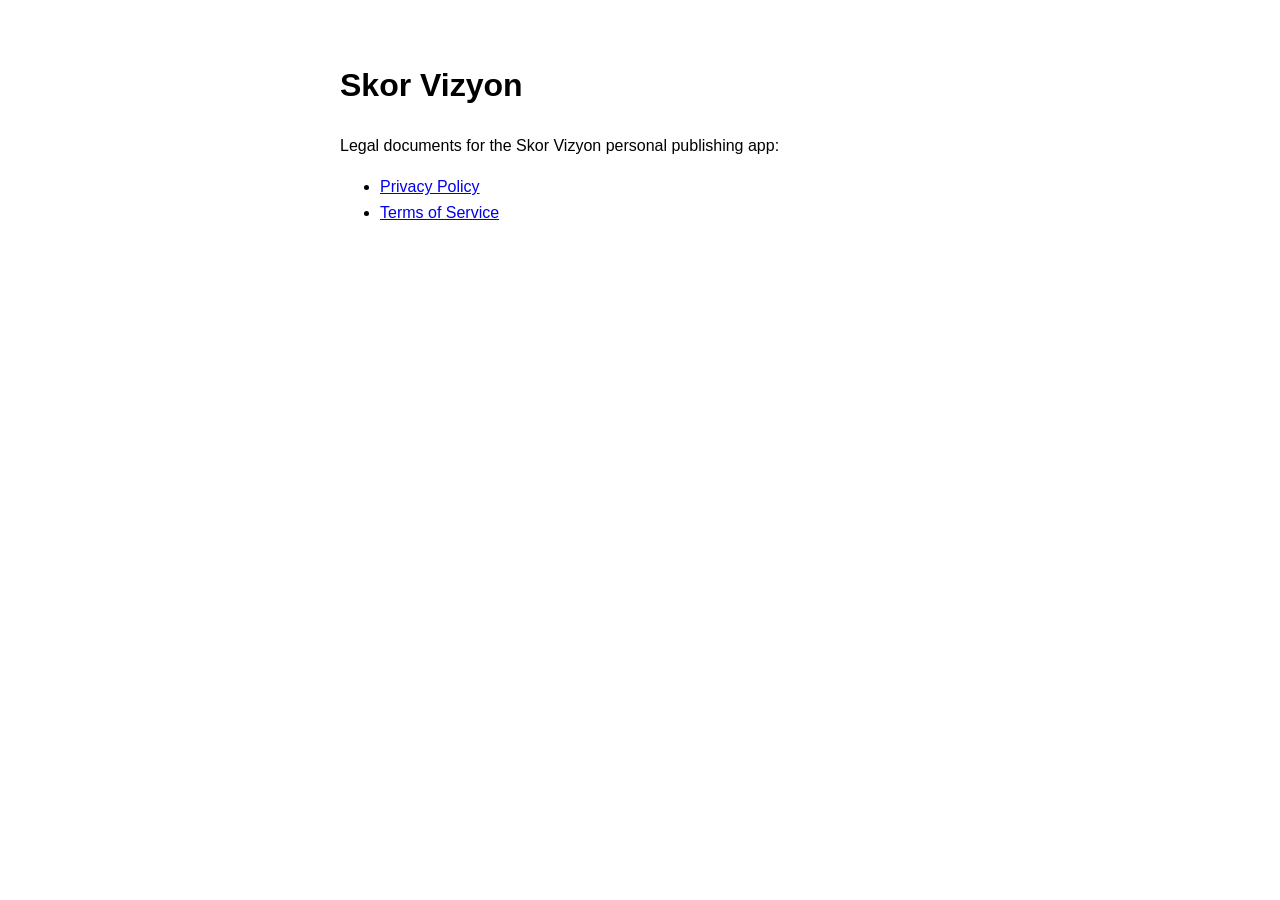
==== index.html @ 6dbc8869 "Skor Vizyon legal pages (privacy + terms)" ====
<!DOCTYPE html><html lang="en"><head><meta charset="UTF-8">
<title>Skor Vizyon</title>
<style>body{font-family:-apple-system,sans-serif;max-width:600px;margin:60px auto;padding:0 20px;line-height:1.6}</style>
</head><body>
<h1>Skor Vizyon</h1>
<p>Legal documents for the Skor Vizyon personal publishing app:</p>
<ul>
<li><a href="privacy.html">Privacy Policy</a></li>
<li><a href="terms.html">Terms of Service</a></li>
</ul>
</body></html>
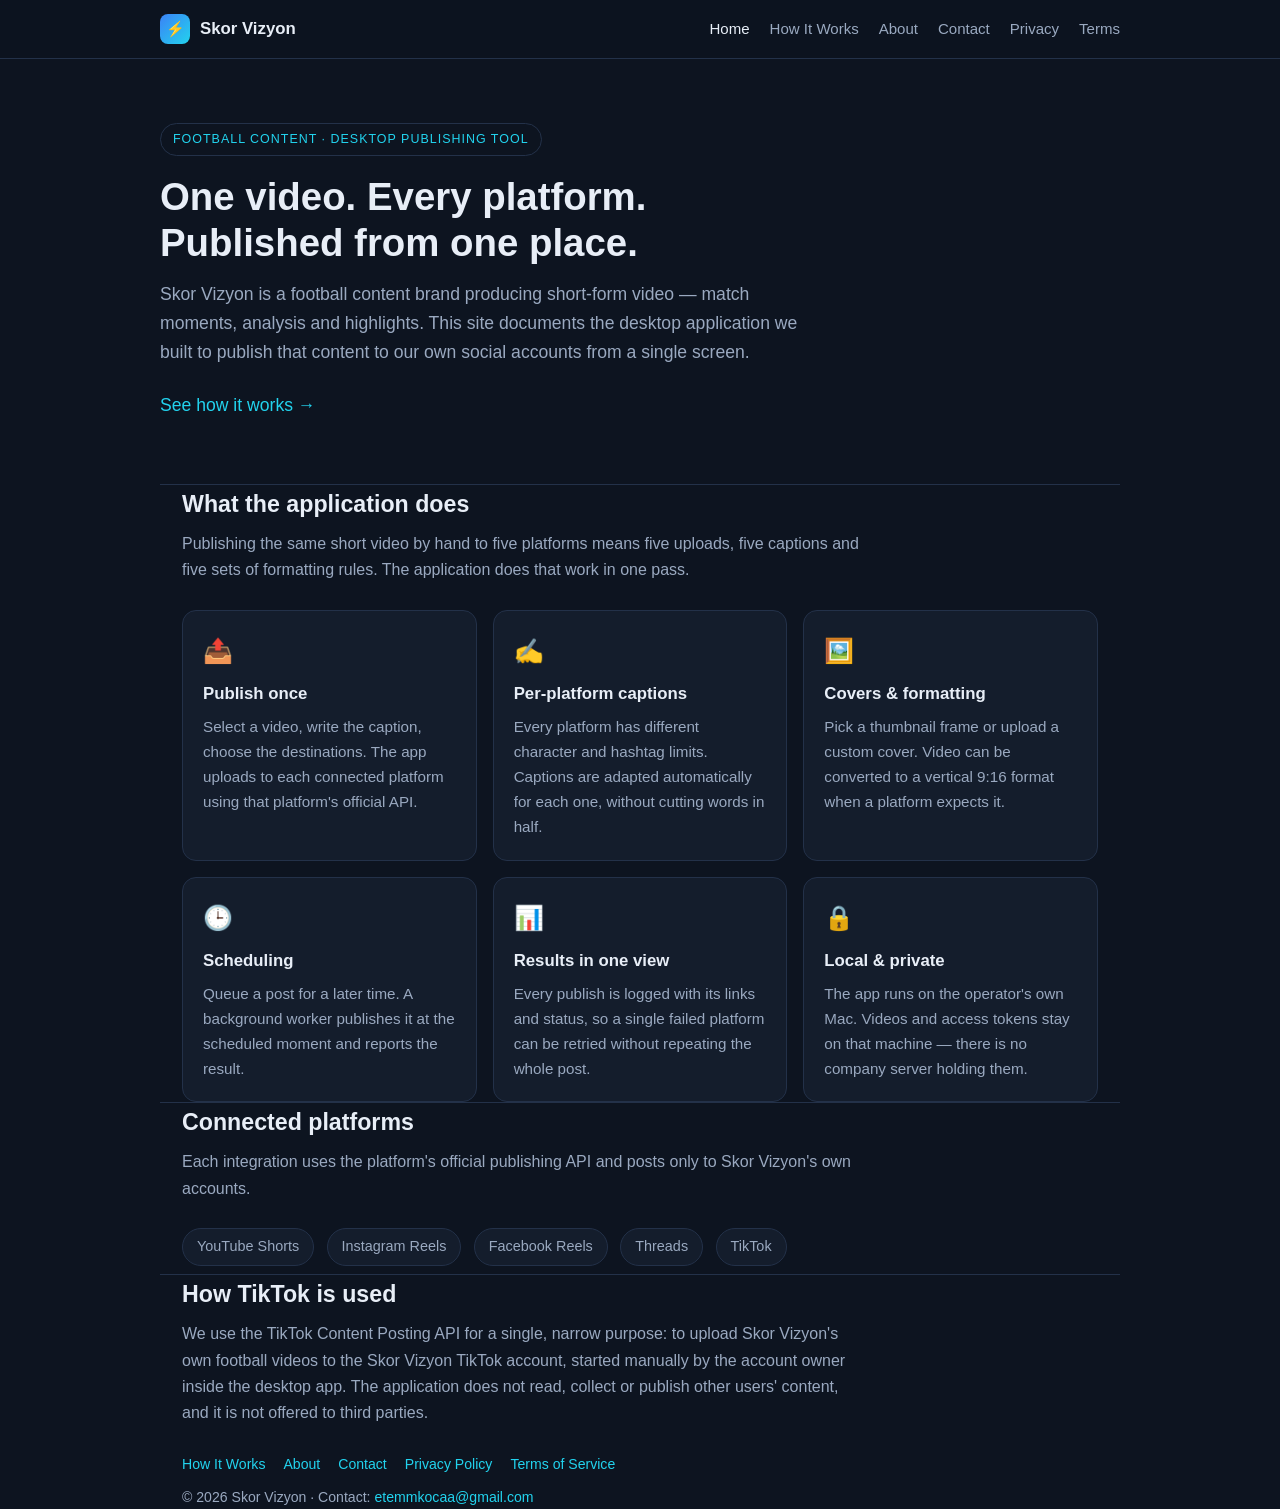
==== commit 7df0c790: "Build full multi-page site (home, how it works, about, contact) TikTok production review rejected th" ====
--- a/index.html
+++ b/index.html
@@ -1,11 +1,94 @@
-<!DOCTYPE html><html lang="en"><head><meta charset="UTF-8">
-<title>Skor Vizyon</title>
-<style>body{font-family:-apple-system,sans-serif;max-width:600px;margin:60px auto;padding:0 20px;line-height:1.6}</style>
-</head><body>
-<h1>Skor Vizyon</h1>
-<p>Legal documents for the Skor Vizyon personal publishing app:</p>
-<ul>
-<li><a href="privacy.html">Privacy Policy</a></li>
-<li><a href="terms.html">Terms of Service</a></li>
-</ul>
-</body></html>
+<!DOCTYPE html>
+<html lang="en">
+<head>
+<meta charset="UTF-8">
+<meta name="viewport" content="width=device-width, initial-scale=1.0">
+<title>Skor Vizyon — Multi-Platform Video Publishing</title>
+<meta name="description" content="Skor Vizyon is a football content brand and the desktop publishing tool behind it — one place to publish short-form videos to YouTube, Instagram, Facebook, Threads and TikTok.">
+<link rel="stylesheet" href="style.css">
+</head>
+<body>
+
+<header>
+  <div class="wrap nav">
+    <a class="brand" href="index.html"><span class="logo">⚡</span> Skor Vizyon</a>
+    <nav>
+      <a href="index.html" class="on">Home</a>
+      <a href="how-it-works.html">How It Works</a>
+      <a href="about.html">About</a>
+      <a href="contact.html">Contact</a>
+      <a href="privacy.html">Privacy</a>
+      <a href="terms.html">Terms</a>
+    </nav>
+  </div>
+</header>
+
+<div class="wrap hero">
+  <span class="tag">Football content · Desktop publishing tool</span>
+  <h1>One video. Every platform.<br>Published from one place.</h1>
+  <p>Skor Vizyon is a football content brand producing short-form video — match moments,
+     analysis and highlights. This site documents the desktop application we built to publish
+     that content to our own social accounts from a single screen.</p>
+  <p><a href="how-it-works.html">See how it works →</a></p>
+</div>
+
+<section class="wrap">
+  <h2>What the application does</h2>
+  <p class="lead">Publishing the same short video by hand to five platforms means five uploads,
+     five captions and five sets of formatting rules. The application does that work in one pass.</p>
+  <div class="grid">
+    <div class="card"><span class="ico">📤</span><h3>Publish once</h3>
+      <p>Select a video, write the caption, choose the destinations. The app uploads to each
+         connected platform using that platform's official API.</p></div>
+    <div class="card"><span class="ico">✍️</span><h3>Per-platform captions</h3>
+      <p>Every platform has different character and hashtag limits. Captions are adapted
+         automatically for each one, without cutting words in half.</p></div>
+    <div class="card"><span class="ico">🖼️</span><h3>Covers &amp; formatting</h3>
+      <p>Pick a thumbnail frame or upload a custom cover. Video can be converted to a
+         vertical 9:16 format when a platform expects it.</p></div>
+    <div class="card"><span class="ico">🕒</span><h3>Scheduling</h3>
+      <p>Queue a post for a later time. A background worker publishes it at the scheduled
+         moment and reports the result.</p></div>
+    <div class="card"><span class="ico">📊</span><h3>Results in one view</h3>
+      <p>Every publish is logged with its links and status, so a single failed platform can be
+         retried without repeating the whole post.</p></div>
+    <div class="card"><span class="ico">🔒</span><h3>Local &amp; private</h3>
+      <p>The app runs on the operator's own Mac. Videos and access tokens stay on that
+         machine — there is no company server holding them.</p></div>
+  </div>
+</section>
+
+<section class="wrap">
+  <h2>Connected platforms</h2>
+  <p class="lead">Each integration uses the platform's official publishing API and posts only
+     to Skor Vizyon's own accounts.</p>
+  <div>
+    <span class="pill">YouTube Shorts</span>
+    <span class="pill">Instagram Reels</span>
+    <span class="pill">Facebook Reels</span>
+    <span class="pill">Threads</span>
+    <span class="pill">TikTok</span>
+  </div>
+</section>
+
+<section class="wrap">
+  <h2>How TikTok is used</h2>
+  <p class="lead">We use the TikTok Content Posting API for a single, narrow purpose: to upload
+     Skor Vizyon's own football videos to the Skor Vizyon TikTok account, started manually by the
+     account owner inside the desktop app. The application does not read, collect or publish other
+     users' content, and it is not offered to third parties.</p>
+</section>
+
+<footer class="wrap">
+  <div class="fl">
+    <a href="how-it-works.html">How It Works</a>
+    <a href="about.html">About</a>
+    <a href="contact.html">Contact</a>
+    <a href="privacy.html">Privacy Policy</a>
+    <a href="terms.html">Terms of Service</a>
+  </div>
+  <div>© 2026 Skor Vizyon · Contact: <a href="mailto:etemmkocaa@gmail.com">etemmkocaa@gmail.com</a></div>
+</footer>
+
+</body>
+</html>
--- a/style.css
+++ b/style.css
@@ -0,0 +1,60 @@
+:root{
+  --bg:#0d1420; --panel:#141d2c; --line:#233149; --text:#e8eef7;
+  --muted:#9aa9c0; --accent:#3b82f6; --accent2:#22d3ee;
+}
+*{box-sizing:border-box}
+body{
+  margin:0; font-family:-apple-system,BlinkMacSystemFont,"Segoe UI",Roboto,Helvetica,Arial,sans-serif;
+  background:var(--bg); color:var(--text); line-height:1.65; -webkit-font-smoothing:antialiased;
+}
+a{color:var(--accent2); text-decoration:none}
+a:hover{text-decoration:underline}
+.wrap{max-width:960px; margin:0 auto; padding:0 22px}
+
+/* ---- header / nav ---- */
+header{border-bottom:1px solid var(--line); background:rgba(13,20,32,.92); position:sticky; top:0; z-index:10}
+.nav{display:flex; align-items:center; justify-content:space-between; gap:18px; padding:14px 0; flex-wrap:wrap}
+.brand{display:flex; align-items:center; gap:10px; font-weight:700; font-size:1.05rem; color:var(--text)}
+.brand:hover{text-decoration:none}
+.logo{width:30px;height:30px;border-radius:8px;background:linear-gradient(135deg,var(--accent),var(--accent2));
+      display:flex;align-items:center;justify-content:center;font-size:15px}
+.nav nav{display:flex; gap:20px; flex-wrap:wrap}
+.nav nav a{color:var(--muted); font-size:.94rem}
+.nav nav a:hover,.nav nav a.on{color:var(--text); text-decoration:none}
+
+/* ---- hero ---- */
+.hero{padding:64px 0 40px; border-bottom:1px solid var(--line)}
+.hero h1{font-size:2.4rem; line-height:1.2; margin:0 0 14px}
+.hero p{font-size:1.1rem; color:var(--muted); max-width:640px; margin:0 0 24px}
+.tag{display:inline-block; font-size:.78rem; letter-spacing:.08em; text-transform:uppercase;
+     color:var(--accent2); border:1px solid var(--line); border-radius:999px; padding:5px 12px; margin-bottom:18px}
+
+/* ---- content ---- */
+section{padding:44px 0; border-bottom:1px solid var(--line)}
+section:last-of-type{border-bottom:0}
+h2{font-size:1.45rem; margin:0 0 8px}
+h3{font-size:1.05rem; margin:0 0 6px}
+.lead{color:var(--muted); margin:0 0 26px; max-width:680px}
+.grid{display:grid; grid-template-columns:repeat(auto-fit,minmax(230px,1fr)); gap:16px}
+.card{background:var(--panel); border:1px solid var(--line); border-radius:14px; padding:20px}
+.card p{color:var(--muted); margin:0; font-size:.95rem}
+.ico{font-size:1.5rem; display:block; margin-bottom:10px}
+ol.steps{counter-reset:s; list-style:none; padding:0; margin:0; display:grid; gap:14px}
+ol.steps li{background:var(--panel); border:1px solid var(--line); border-radius:14px; padding:18px 20px 18px 58px; position:relative}
+ol.steps li::before{counter-increment:s; content:counter(s); position:absolute; left:18px; top:18px;
+  width:26px;height:26px;border-radius:8px;background:var(--accent); color:#fff; font-size:.85rem; font-weight:700;
+  display:flex;align-items:center;justify-content:center}
+ol.steps p{color:var(--muted); margin:4px 0 0; font-size:.95rem}
+.pill{display:inline-block; background:var(--panel); border:1px solid var(--line); border-radius:999px;
+      padding:6px 14px; margin:0 8px 8px 0; font-size:.9rem; color:var(--muted)}
+
+/* ---- legal pages ---- */
+.doc{padding:44px 0; max-width:760px}
+.doc h1{font-size:1.9rem; margin:0 0 6px}
+.doc h2{font-size:1.15rem; margin:1.8em 0 .4em}
+.doc code{background:var(--panel); border:1px solid var(--line); padding:1px 6px; border-radius:5px; font-size:.9em}
+.muted{color:var(--muted); font-size:.92rem}
+
+footer{padding:30px 0 50px; color:var(--muted); font-size:.88rem}
+footer .fl{display:flex; gap:18px; flex-wrap:wrap; margin-bottom:10px}
+@media (max-width:600px){ .hero h1{font-size:1.85rem} .hero{padding:44px 0 30px} }
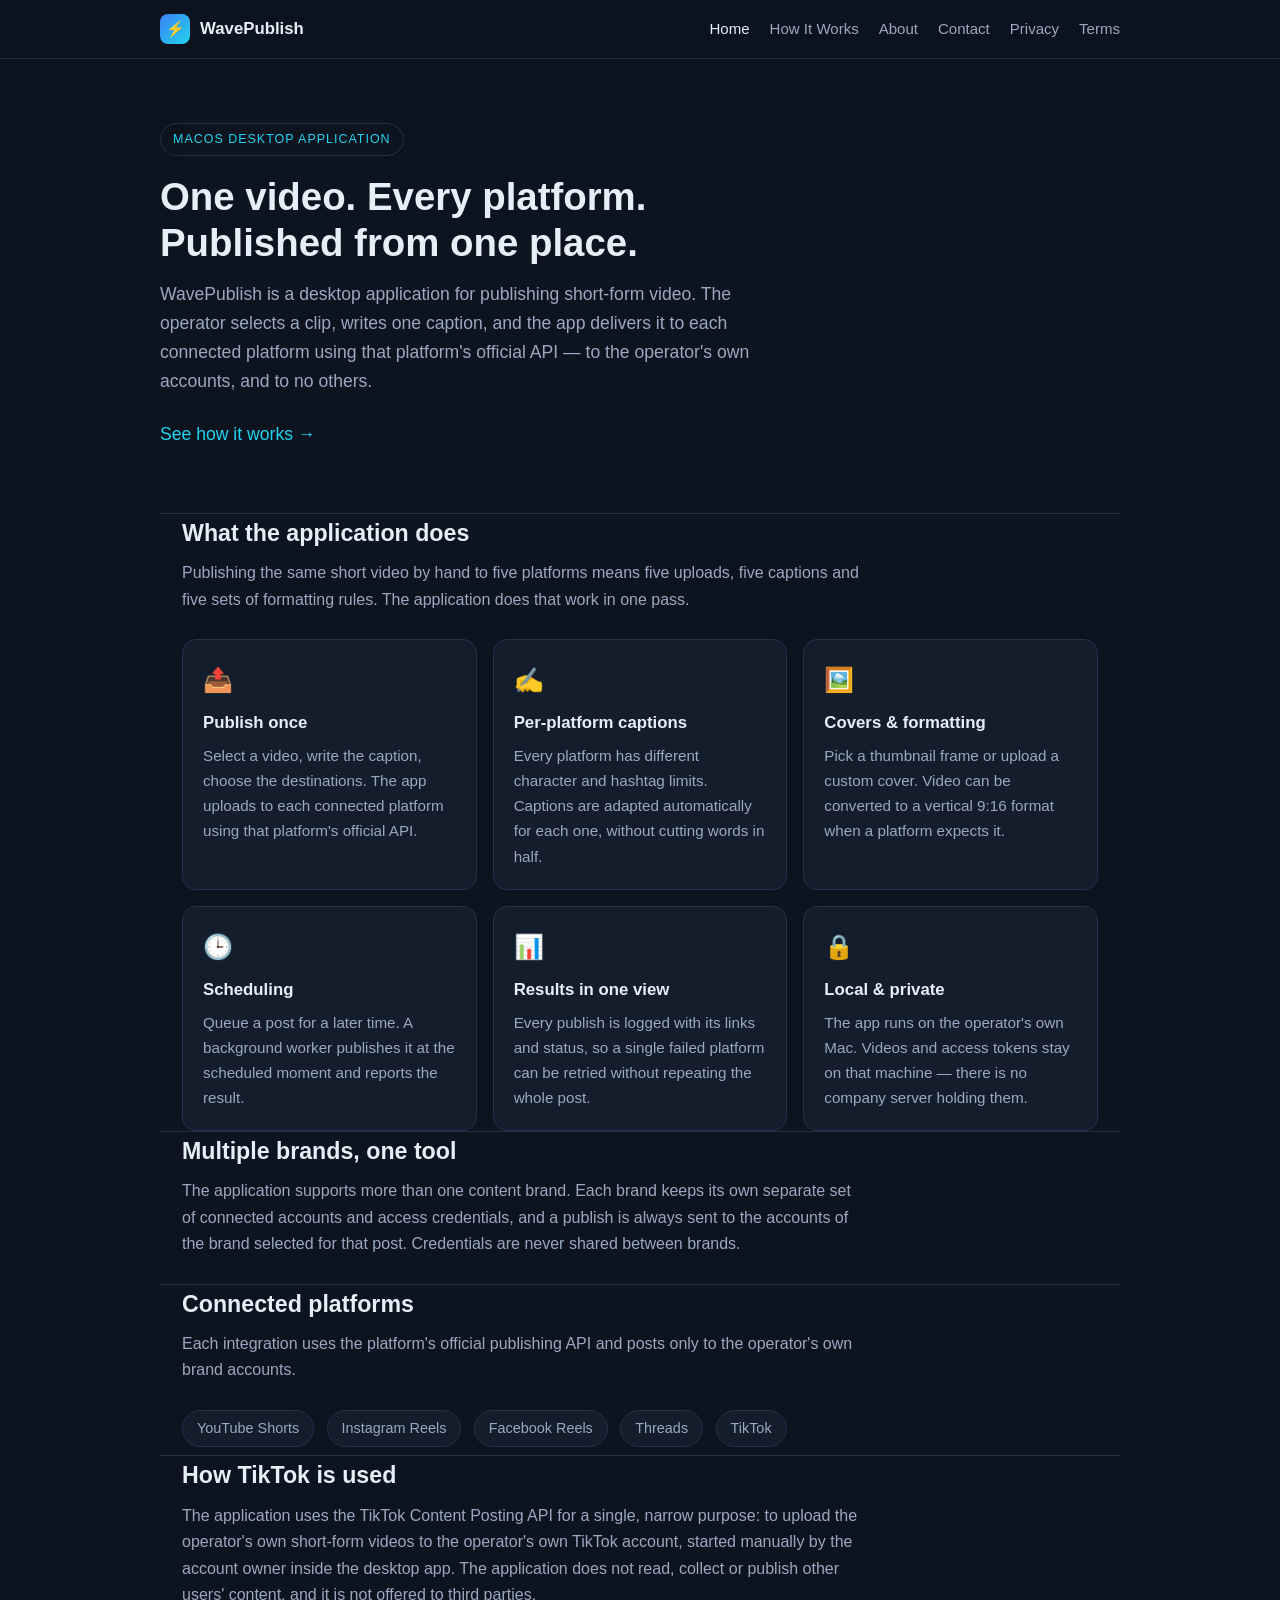
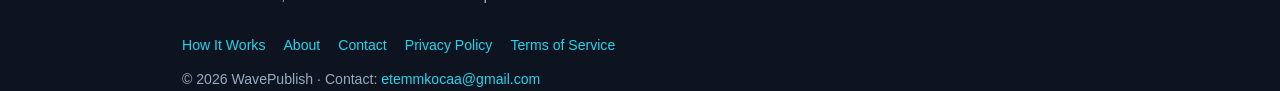
==== commit ab4f555c: "Rebrand legal site from Skor Vizyon to WavePublish (app-neutral) The site documents the publishing a" ====
--- a/index.html
+++ b/index.html
@@ -3,15 +3,15 @@
 <head>
 <meta charset="UTF-8">
 <meta name="viewport" content="width=device-width, initial-scale=1.0">
-<title>Skor Vizyon — Multi-Platform Video Publishing</title>
-<meta name="description" content="Skor Vizyon is a football content brand and the desktop publishing tool behind it — one place to publish short-form videos to YouTube, Instagram, Facebook, Threads and TikTok.">
+<title>WavePublish — Multi-Platform Video Publishing</title>
+<meta name="description" content="WavePublish is a macOS desktop application for publishing short-form video to YouTube, Instagram, Facebook, Threads and TikTok from one place.">
 <link rel="stylesheet" href="style.css">
 </head>
 <body>
 
 <header>
   <div class="wrap nav">
-    <a class="brand" href="index.html"><span class="logo">⚡</span> Skor Vizyon</a>
+    <a class="brand" href="index.html"><span class="logo">⚡</span> WavePublish</a>
     <nav>
       <a href="index.html" class="on">Home</a>
       <a href="how-it-works.html">How It Works</a>
@@ -24,11 +24,11 @@
 </header>
 
 <div class="wrap hero">
-  <span class="tag">Football content · Desktop publishing tool</span>
+  <span class="tag">macOS desktop application</span>
   <h1>One video. Every platform.<br>Published from one place.</h1>
-  <p>Skor Vizyon is a football content brand producing short-form video — match moments,
-     analysis and highlights. This site documents the desktop application we built to publish
-     that content to our own social accounts from a single screen.</p>
+  <p>WavePublish is a desktop application for publishing short-form video. The operator selects a
+     clip, writes one caption, and the app delivers it to each connected platform using that
+     platform's official API — to the operator's own accounts, and to no others.</p>
   <p><a href="how-it-works.html">See how it works →</a></p>
 </div>
 
@@ -59,9 +59,16 @@
 </section>
 
 <section class="wrap">
+  <h2>Multiple brands, one tool</h2>
+  <p class="lead">The application supports more than one content brand. Each brand keeps its own
+     separate set of connected accounts and access credentials, and a publish is always sent to the
+     accounts of the brand selected for that post. Credentials are never shared between brands.</p>
+</section>
+
+<section class="wrap">
   <h2>Connected platforms</h2>
   <p class="lead">Each integration uses the platform's official publishing API and posts only
-     to Skor Vizyon's own accounts.</p>
+     to the operator's own brand accounts.</p>
   <div>
     <span class="pill">YouTube Shorts</span>
     <span class="pill">Instagram Reels</span>
@@ -73,10 +80,10 @@
 
 <section class="wrap">
   <h2>How TikTok is used</h2>
-  <p class="lead">We use the TikTok Content Posting API for a single, narrow purpose: to upload
-     Skor Vizyon's own football videos to the Skor Vizyon TikTok account, started manually by the
-     account owner inside the desktop app. The application does not read, collect or publish other
-     users' content, and it is not offered to third parties.</p>
+  <p class="lead">The application uses the TikTok Content Posting API for a single, narrow purpose:
+     to upload the operator's own short-form videos to the operator's own TikTok account, started
+     manually by the account owner inside the desktop app. The application does not read, collect or
+     publish other users' content, and it is not offered to third parties.</p>
 </section>
 
 <footer class="wrap">
@@ -87,7 +94,7 @@
     <a href="privacy.html">Privacy Policy</a>
     <a href="terms.html">Terms of Service</a>
   </div>
-  <div>© 2026 Skor Vizyon · Contact: <a href="mailto:etemmkocaa@gmail.com">etemmkocaa@gmail.com</a></div>
+  <div>© 2026 WavePublish · Contact: <a href="mailto:etemmkocaa@gmail.com">etemmkocaa@gmail.com</a></div>
 </footer>
 
 </body>
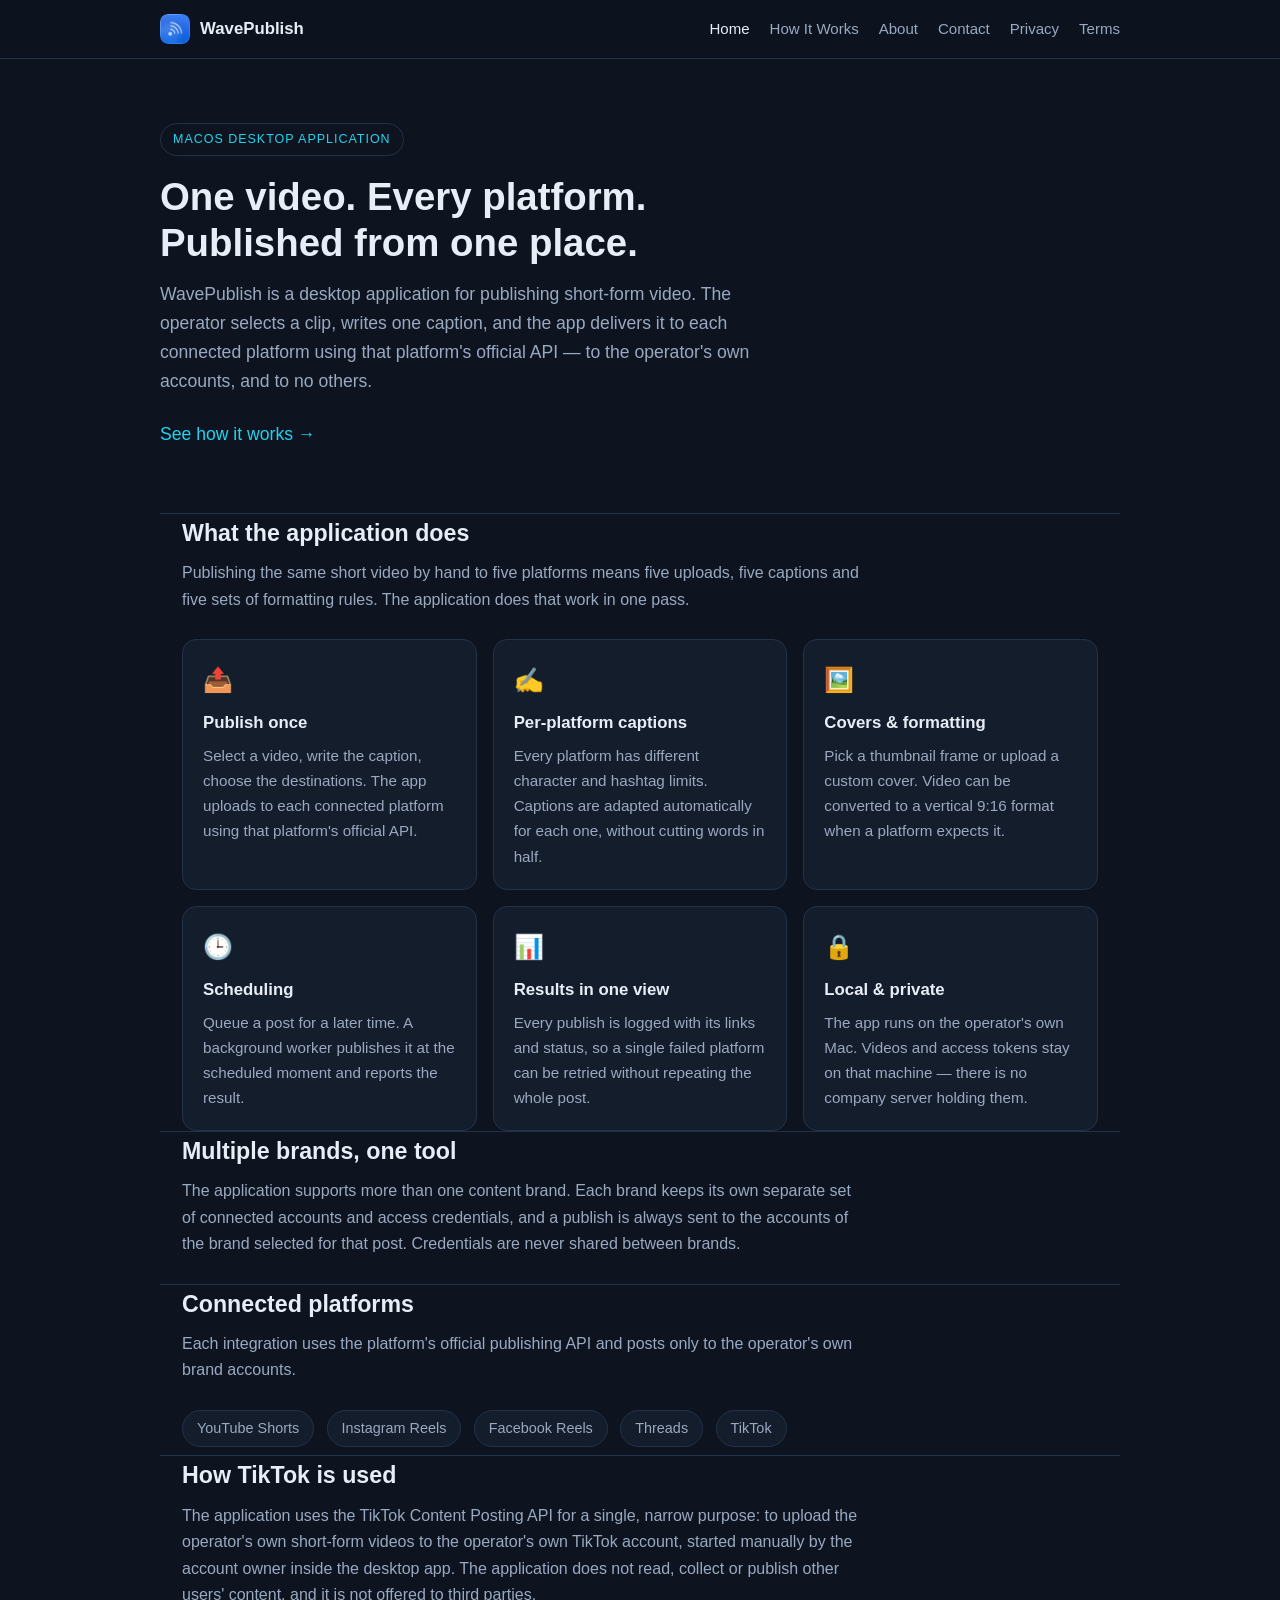
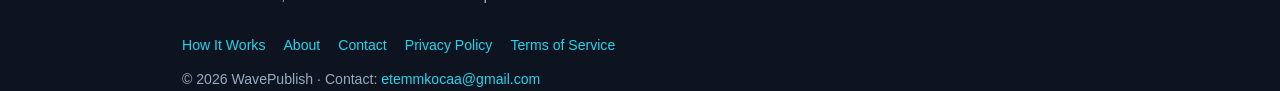
==== commit b528375b: "Site ikonunu uygulama ikonuyla eşitle: logo + favicon + apple-touch-icon TikTok denetimi 'ikon marka" ====
--- a/index.html
+++ b/index.html
@@ -6,12 +6,14 @@
 <title>WavePublish — Multi-Platform Video Publishing</title>
 <meta name="description" content="WavePublish is a macOS desktop application for publishing short-form video to YouTube, Instagram, Facebook, Threads and TikTok from one place.">
 <link rel="stylesheet" href="style.css">
+<link rel="icon" type="image/png" href="favicon.png">
+<link rel="apple-touch-icon" href="apple-touch-icon.png">
 </head>
 <body>
 
 <header>
   <div class="wrap nav">
-    <a class="brand" href="index.html"><span class="logo">⚡</span> WavePublish</a>
+    <a class="brand" href="index.html"><img class="logo" src="icon.png" alt="WavePublish logo" width="30" height="30"> WavePublish</a>
     <nav>
       <a href="index.html" class="on">Home</a>
       <a href="how-it-works.html">How It Works</a>
--- a/style.css
+++ b/style.css
@@ -16,8 +16,7 @@
 .nav{display:flex; align-items:center; justify-content:space-between; gap:18px; padding:14px 0; flex-wrap:wrap}
 .brand{display:flex; align-items:center; gap:10px; font-weight:700; font-size:1.05rem; color:var(--text)}
 .brand:hover{text-decoration:none}
-.logo{width:30px;height:30px;border-radius:8px;background:linear-gradient(135deg,var(--accent),var(--accent2));
-      display:flex;align-items:center;justify-content:center;font-size:15px}
+.logo{width:30px;height:30px;border-radius:8px;display:block;object-fit:contain}
 .nav nav{display:flex; gap:20px; flex-wrap:wrap}
 .nav nav a{color:var(--muted); font-size:.94rem}
 .nav nav a:hover,.nav nav a.on{color:var(--text); text-decoration:none}
